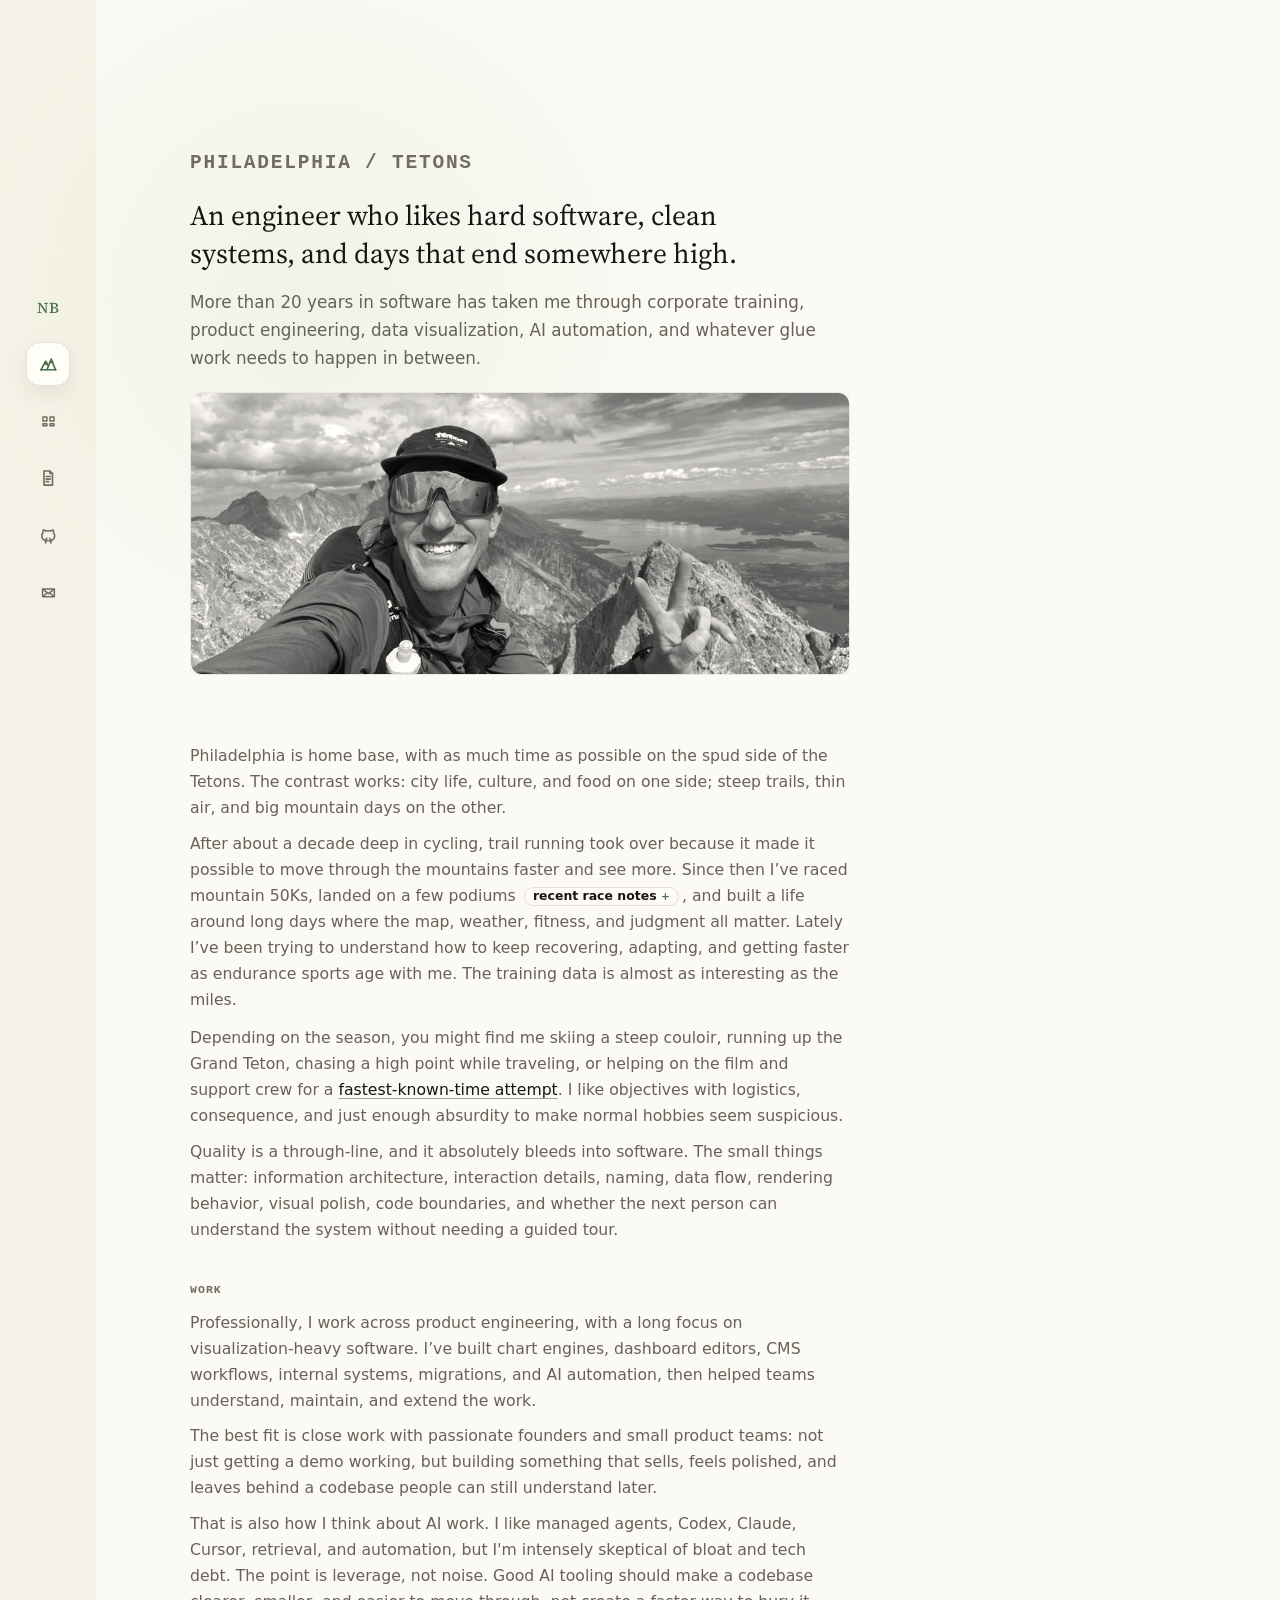
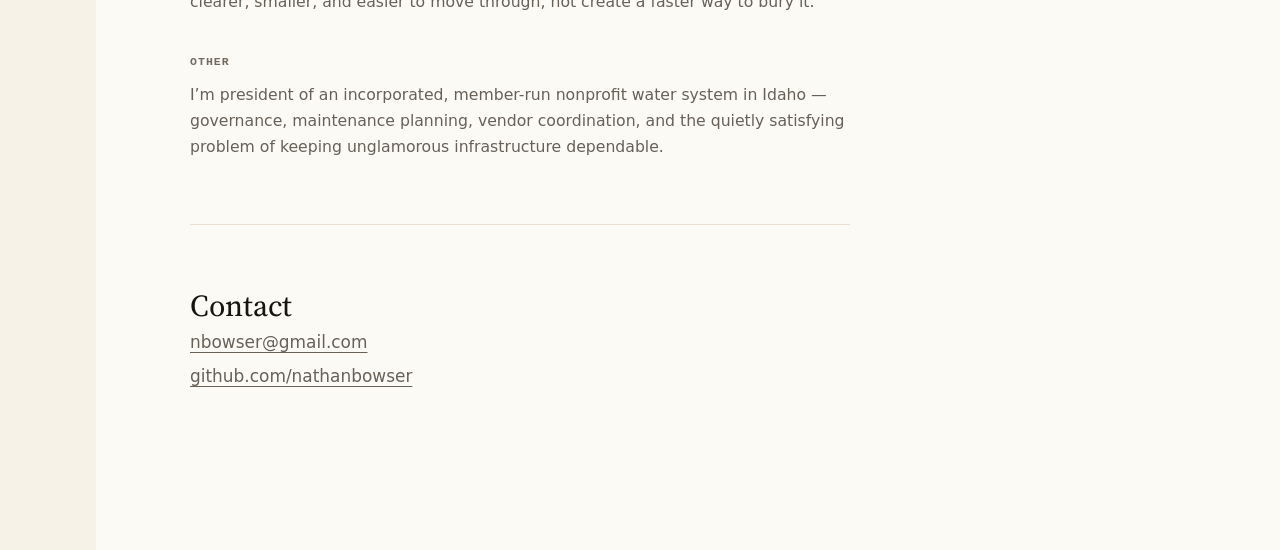
==== about/index.html @ 7ab4d9a9 "Build portfolio site" ====
<!doctype html>
<html lang="en">
<head>
  <meta charset="utf-8">
  <meta name="viewport" content="width=device-width, initial-scale=1">
  <meta name="description" content="About Nate Bowser: pragmatic engineer, founder-friendly systems builder, mountain person, investor, and AI automation builder.">
  <meta property="og:title" content="About · Nate Bowser">
  <meta property="og:description" content="About Nate Bowser: pragmatic engineer, founder-friendly systems builder, mountain person, investor, and AI automation builder.">
  <meta property="og:url" content="https://natebowser.com/about/">
  <meta property="og:image" content="https://natebowser.com/assets/og-card.png">
  <meta property="og:image:width" content="1200">
  <meta property="og:image:height" content="630">
  <meta property="og:type" content="website">
  <meta name="twitter:card" content="summary_large_image">
  <meta name="twitter:title" content="About · Nate Bowser">
  <meta name="twitter:description" content="About Nate Bowser: pragmatic engineer, founder-friendly systems builder, mountain person, investor, and AI automation builder.">
  <meta name="twitter:image" content="https://natebowser.com/assets/og-card.png">
  <title>About · Nate Bowser</title>
  <link rel="canonical" href="https://natebowser.com/about/">
  <link rel="icon" href="/favicon.svg" type="image/svg+xml">
  <link rel="stylesheet" href="/styles.css">
</head>
<body>
  <svg class="icon-sprite" aria-hidden="true">
    <symbol id="icon-home" viewBox="0 0 24 24"><path d="M5 16.5V10l7-5 7 5v6.5" /><path d="M9 19v-6h6v6" /><path d="M7 19h10" /></symbol>
    <symbol id="icon-projects" viewBox="0 0 24 24"><path d="M5 6.5h5v5H5z" /><path d="M14 6.5h5v5h-5z" /><path d="M5 15h5v2.5H5z" /><path d="M14 15h5v2.5h-5z" /></symbol>
    <symbol id="icon-resume" viewBox="0 0 24 24"><path d="M7 3.5h7l3 3V20H7z" /><path d="M14 3.5v3h3" /><path d="M9.5 10h5" /><path d="M9.5 13h5" /><path d="M9.5 16h3" /></symbol>
    <symbol id="icon-about" viewBox="0 0 24 24"><path d="M3.5 18.5 9 8.5l3.25 5.7" /><path d="M10.5 18.5 15.5 6l5 12.5" /><path d="m7.8 10.8 1.7 1.4 1.2-1.1" /><path d="m14.4 8.8 1.4 1.2 1.3-1" /><path d="M3 18.5h18" /></symbol>
    <symbol id="icon-github" viewBox="0 0 24 24"><path d="M8.5 18.5c-2.6-.9-4-2.9-4-5.8 0-1.4.5-2.7 1.4-3.8-.2-.8-.1-1.8.3-3 1.2.1 2.2.5 3.1 1.2.9-.2 1.8-.3 2.7-.3s1.8.1 2.7.3c.9-.7 1.9-1.1 3.1-1.2.4 1.2.5 2.2.3 3 .9 1.1 1.4 2.4 1.4 3.8 0 2.9-1.4 4.9-4 5.8" /><path d="M9 21v-3c0-1 .6-1.8 1.4-2.2" /><path d="M15 21v-3c0-1-.6-1.8-1.4-2.2" /><path d="M9 18.5h6" /></symbol>
    <symbol id="icon-email" viewBox="0 0 24 24"><path d="M4.5 7.5h15v10h-15z" /><path d="m5.5 8.5 6.5 5 6.5-5" /><path d="m5.5 16.5 4.4-3.3" /><path d="m18.5 16.5-4.4-3.3" /></symbol>
  </svg>

  <aside class="rail" aria-label="Quick navigation">
    <a class="rail-mark" aria-label="Home" title="NB" href="/">NB</a>
    <a aria-current="page" aria-label="About" title="About" href="/about/"><svg aria-hidden="true"><use href="#icon-about"></use></svg></a>
    <a aria-label="Projects" title="Projects" href="/projects/"><svg aria-hidden="true"><use href="#icon-projects"></use></svg></a>
    <a aria-label="Resume" title="Resume" href="/resume/"><svg aria-hidden="true"><use href="#icon-resume"></use></svg></a>
    <a aria-label="GitHub" title="GitHub" href="https://github.com/nathanbowser"><svg aria-hidden="true"><use href="#icon-github"></use></svg></a>
    <a aria-label="Email" title="Email" href="mailto:nbowser@gmail.com"><svg aria-hidden="true"><use href="#icon-email"></use></svg></a>
  </aside>

  <header class="site-header">
    <a class="brand" href="/">Nate Bowser</a>
    <nav aria-label="Primary navigation">
      <a aria-current="page" aria-label="About" title="About" href="/about/"><svg aria-hidden="true"><use href="#icon-about"></use></svg></a>
      <a aria-label="Projects" title="Projects" href="/projects/"><svg aria-hidden="true"><use href="#icon-projects"></use></svg></a>
      <a aria-label="Resume" title="Resume" href="/resume/"><svg aria-hidden="true"><use href="#icon-resume"></use></svg></a>
      <a aria-label="GitHub" title="GitHub" href="https://github.com/nathanbowser"><svg aria-hidden="true"><use href="#icon-github"></use></svg></a>
      <a aria-label="Email" title="Email" href="mailto:nbowser@gmail.com"><svg aria-hidden="true"><use href="#icon-email"></use></svg></a>
    </nav>
  </header>

  <main>
    <section class="page-intro about-intro">
      <p class="kicker">Philadelphia / Tetons</p>
      <h1 class="about-headline">An engineer who likes hard software, clean systems, and days that end somewhere high.</h1>
      <p>More than 20 years in software has taken me through corporate training, product engineering, data visualization, AI automation, and whatever glue work needs to happen in between.</p>
      <figure class="intro-snapshot">
        <img src="/assets/about-mountain.jpg" width="900" height="675" alt="Nate Bowser on a summit in the Tetons, smiling, with mountains and a lake behind him." loading="eager" decoding="async">
      </figure>
    </section>

    <section class="section narrow about-essay">
      <p>Philadelphia is home base, with as much time as possible on the spud side of the Tetons. The contrast works: city life, culture, and food on one side; steep trails, thin air, and big mountain days on the other.</p>
      <p>After about a decade deep in cycling, trail running took over because it made it possible to move through the mountains faster and see more. Since then I’ve raced mountain 50Ks, landed on a few podiums <button class="note-trigger" popovertarget="race-notes" type="button">recent race notes</button>, and built a life around long days where the map, weather, fitness, and judgment all matter. Lately I’ve been trying to understand how to keep recovering, adapting, and getting faster as endurance sports age with me. The training data is almost as interesting as the miles.</p>
      <div id="race-notes" class="note-window" popover>
        <ol>
          <li><span>2023</span><a href="https://fastestknowntime.com/route/darby-canyon-headwaters-traverse">Darby Canyon Headwaters Traverse</a><strong>FKT</strong></li>
          <li><span>2024</span><a href="https://runtherut.com/">The Rut 50K</a><strong>3rd AG</strong></li>
          <li><span>2025</span><a href="https://runsignup.com/Race/PA/Philadelphia/PhiladelphiaTrailMarathon">Philadelphia Trail Half Marathon</a><strong>1st OA</strong></li>
          <li><span>2025</span><a href="https://runsignup.com/Race/WY/Alta/GrandTargheeWildflowerRun">Wildflower 50K</a><strong>3rd OA</strong></li>
          <li><span>2025</span><a href="https://runtherut.com/">The Rut 50K</a><strong>3rd AG</strong></li>
          <li><span>2026</span><a href="https://rothrock.utmb.world/">Rothrock 50K</a><strong>2nd AG / 17th OA</strong></li>
        </ol>
      </div>
      <p>Depending on the season, you might find me skiing a steep couloir, running up the Grand Teton, chasing a high point while traveling, or helping on the film and support crew for a <a href="https://racinggrandteton.com/">fastest-known-time attempt</a>. I like objectives with logistics, consequence, and just enough absurdity to make normal hobbies seem suspicious.</p>
      <p>Quality is a through-line, and it absolutely bleeds into software. The small things matter: information architecture, interaction details, naming, data flow, rendering behavior, visual polish, code boundaries, and whether the next person can understand the system without needing a guided tour.</p>
      <h2>Work</h2>
      <p>Professionally, I work across product engineering, with a long focus on visualization-heavy software. I’ve built chart engines, dashboard editors, CMS workflows, internal systems, migrations, and AI automation, then helped teams understand, maintain, and extend the work.</p>
      <p>The best fit is close work with passionate founders and small product teams: not just getting a demo working, but building something that sells, feels polished, and leaves behind a codebase people can still understand later.</p>
      <p>That is also how I think about AI work. I like managed agents, Codex, Claude, Cursor, retrieval, and automation, but I'm intensely skeptical of bloat and tech debt. The point is leverage, not noise. Good AI tooling should make a codebase clearer, smaller, and easier to move through, not create a faster way to bury it.</p>
      <h2>Other</h2>
      <p>I’m president of an incorporated, member-run nonprofit water system in Idaho — governance, maintenance planning, vendor coordination, and the quietly satisfying problem of keeping unglamorous infrastructure dependable.</p>
    </section>

    <section class="section narrow">
      <h2>Contact</h2>
      <p class="contact-line"><a href="mailto:nbowser@gmail.com">nbowser@gmail.com</a></p>
      <p class="contact-line"><a href="https://github.com/nathanbowser">github.com/nathanbowser</a></p>
    </section>
  </main>

  <footer class="site-footer">
    <p><a href="/projects/">Projects</a></p>
    <p><a href="mailto:nbowser@gmail.com">nbowser@gmail.com</a></p>
  </footer>
  <!-- Cloudflare Web Analytics -->
  <script defer src="https://static.cloudflareinsights.com/beacon.min.js" data-cf-beacon='{"token": "d8d77d1602594b84b327955f184ced5c"}'></script>
  <!-- End Cloudflare Web Analytics -->
</body>
</html>
---- styles.css ----
@layer reset, base, layout, components, responsive;

@layer reset {
  *,
  *::before,
  *::after {
    box-sizing: border-box;
  }

  html {
    scroll-behavior: smooth;
  }

  body,
  h1,
  h2,
  h3,
  figure,
  p,
  ul {
    margin: 0;
  }

  ul {
    padding: 0;
  }

  li {
    list-style: none;
  }

  a {
    color: inherit;
  }
}

@layer base {
  @font-face {
    font-family: "Source Serif 4";
    font-display: swap;
    font-style: normal;
    font-weight: 400 700;
    src: url("/assets/fonts/source-serif-4-latin.woff2") format("woff2");
    unicode-range: U+0000-00FF, U+0131, U+0152-0153, U+02BB-02BC, U+02C6, U+02DA, U+02DC, U+0304, U+0308, U+0329, U+2000-206F, U+20AC, U+2122, U+2191, U+2193, U+2212, U+2215, U+FEFF, U+FFFD;
  }

  :root {
    color-scheme: light;
    --bg: #fbfaf5;
    --surface: #fffdf8;
    --ink: #171511;
    --muted: #676158;
    --faint: #746b60;
    --line: #e8dfd2;
    --soft-line: #f1eadf;
    --accent: #496f4c;
    --accent-soft: #edf4e8;
    --shadow: 0 18px 46px rgb(44 34 22 / 5%);
    --rail-width: 6rem;
    --max: 900px;
    --measure: 660px;
    --serif: "New York", "Iowan Old Style", "Source Serif 4", Charter, "Bitstream Charter", "Sitka Text", Cambria, Georgia, serif;
  }

  body {
    min-block-size: 100vh;
    color: var(--ink);
    background:
      radial-gradient(circle at 24% 14%, rgb(232 240 221 / 62%), transparent 24rem),
      linear-gradient(90deg, rgb(244 238 225 / 70%) 0 var(--rail-width), transparent var(--rail-width)),
      var(--bg);
    font-family:
      ui-sans-serif,
      system-ui,
      -apple-system,
      BlinkMacSystemFont,
      "Segoe UI",
      sans-serif;
    text-rendering: optimizeLegibility;
    -webkit-font-smoothing: antialiased;
  }

  h1,
  h2,
  h3 {
    max-inline-size: var(--measure);
    letter-spacing: 0;
  }

  h1 {
    font-family: var(--serif);
    font-size: clamp(2.35rem, 4.45vw, 3.45rem);
    font-weight: 400;
    line-height: 1.04;
    text-wrap: balance;
  }

  h2 {
    font-family: var(--serif);
    font-size: clamp(1.35rem, 2.8vw, 1.9rem);
    font-weight: 450;
    line-height: 1.12;
    text-wrap: balance;
  }

  h3 {
    font-size: 1rem;
    line-height: 1.3;
  }

  p,
  li {
    max-inline-size: var(--measure);
    color: var(--muted);
    font-size: .98rem;
    line-height: 1.66;
  }

  a {
    text-decoration-thickness: .08em;
    text-underline-offset: .22em;
  }

  a:hover {
    color: var(--accent);
  }

  ::selection {
    color: var(--ink);
    background: #eee7db;
  }
}

@layer layout {
  .site-header,
  main,
  .site-footer {
    inline-size: min(var(--max), calc(100% - var(--rail-width) - 4rem));
    margin-inline: max(8.25rem, calc((100% - var(--max)) / 2)) auto;
  }

  .site-header {
    display: none;
    align-items: baseline;
    justify-content: space-between;
    gap: 1.5rem;
    padding-block: 2.1rem 1.6rem;
  }

  main {
    padding-block: clamp(4rem, 8vw, 6rem) clamp(4rem, 8vw, 6rem);
  }

  .hero,
  .home,
  .page-intro {
    display: grid;
    gap: 1rem;
    padding-block-end: clamp(3rem, 8vw, 5rem);
  }

  .page-intro {
    gap: .65rem;
    padding-block-start: clamp(1.75rem, 5vw, 3.25rem);
    padding-block-end: clamp(2.5rem, 7vw, 4.5rem);
  }

  .home {
    min-block-size: min(54rem, calc(100vh - 7rem));
    align-content: center;
    gap: 1.05rem;
    position: relative;
  }

  .home h1 {
    max-inline-size: 46rem;
  }

  .home .lede {
    max-inline-size: 46rem;
  }

  .index-grid {
    display: grid;
    grid-template-columns: repeat(3, minmax(0, 1fr));
    gap: clamp(1.35rem, 3vw, 2.25rem);
    padding-block: clamp(2.5rem, 6vw, 4.25rem);
    border-block-start: 1px solid var(--line);
  }

  .section {
    padding-block: clamp(2.25rem, 6vw, 4rem);
    border-block-start: 1px solid var(--line);
  }

  .section.narrow {
    max-inline-size: var(--measure);
  }

  .about-essay {
    display: grid;
    gap: .75rem;
    padding-block-start: clamp(1.5rem, 4vw, 2.5rem);
  }

  .about-intro + .about-essay {
    border-block-start: 0;
    padding-block-start: 1rem;
  }

  .about-intro {
    display: grid;
    max-inline-size: var(--measure);
    gap: 0;
    padding-block-end: clamp(2rem, 5vw, 3.25rem);
  }

  .section-heading {
    display: grid;
    gap: .45rem;
    margin-block-end: 1.35rem;
  }

  .work-item,
  .resume-block {
    display: grid;
    grid-template-columns: minmax(18rem, 22rem) minmax(0, 1fr);
    gap: clamp(1.25rem, 4vw, 2.5rem);
    padding-block: clamp(2rem, 4.5vw, 3rem);
    border-block-start: 1px solid var(--line);
  }

  .work-copy {
    display: grid;
    gap: 1rem;
    min-inline-size: 0;
  }

  .feature-work {
    row-gap: clamp(1.25rem, 3vw, 1.85rem);
  }

  .feature-work .component-reel-wrap {
    grid-column: 1 / -1;
    max-inline-size: 100%;
    margin-block-start: 0;
  }

  .work-item > *,
  .resume-block > * {
    min-inline-size: 0;
  }

  .agent-note {
    display: grid;
    gap: .7rem;
    max-inline-size: var(--measure);
    margin-block-start: clamp(2rem, 5vw, 3.25rem);
    padding: 1.05rem 1.15rem;
    border: 1px solid var(--soft-line);
    border-radius: .7rem;
    background: rgb(255 253 248 / 72%);
    box-shadow: var(--shadow);
  }

  .resume-actions {
    display: flex;
    flex-wrap: wrap;
    gap: .65rem;
    margin-block-start: .6rem;
  }

  .site-footer {
    display: none;
    justify-content: space-between;
    gap: 1rem;
    padding-block: 1.5rem 2rem;
    border-block-start: 1px solid var(--line);
  }
}

@layer components {
  .icon-sprite {
    position: absolute;
    inline-size: 0;
    block-size: 0;
    overflow: hidden;
  }

  .visually-hidden {
    position: absolute;
    inline-size: 1px;
    block-size: 1px;
    margin: -1px;
    padding: 0;
    overflow: hidden;
    clip: rect(0 0 0 0);
    white-space: nowrap;
    border: 0;
  }

  .rail {
    position: fixed;
    inset-block-start: 50%;
    inset-inline-start: calc((var(--rail-width) - 2.75rem) / 2);
    z-index: 10;
    display: grid;
    gap: .8rem;
    transform: translateY(-50%);
  }

  .rail a {
    display: grid;
    place-items: center;
    inline-size: 2.75rem;
    block-size: 2.75rem;
    border: 1px solid transparent;
    border-radius: .85rem;
    color: var(--faint);
    background: transparent;
    font-size: .76rem;
    font-weight: 800;
    line-height: 1;
    text-decoration: none;
    transition:
      color .18s ease,
      background-color .18s ease,
      border-color .18s ease,
      transform .18s ease;
  }

  .rail svg {
    inline-size: 1.18rem;
    block-size: 1.18rem;
    fill: none;
    stroke: currentColor;
    stroke-width: 1.9;
    stroke-linecap: round;
    stroke-linejoin: round;
  }

  .rail a[aria-label="Resume"] svg,
  .rail a[aria-label="About"] svg,
  .rail a[aria-label="GitHub"] svg {
    inline-size: 1.28rem;
    block-size: 1.28rem;
  }

  .rail .rail-mark {
    color: var(--accent);
    font-family: var(--serif);
    font-size: .95rem;
    font-weight: 500;
    letter-spacing: .03em;
  }

  .rail a:hover,
  .rail a[aria-current="page"] {
    color: var(--accent);
    background: var(--surface);
    border-color: var(--line);
    box-shadow: 0 8px 22px rgb(38 32 22 / 7%);
    transform: translateY(-1px);
  }

  .brand {
    color: var(--ink);
    font-weight: 650;
    text-decoration: none;
  }

  nav {
    display: flex;
    align-items: center;
    gap: 1.1rem;
  }

  nav a {
    color: var(--muted);
    font-size: .95rem;
    font-weight: 500;
    text-decoration: none;
  }

  nav a:hover,
  nav a[aria-current="page"] {
    color: var(--ink);
  }

  .site-header nav a svg {
    inline-size: 1.1rem;
    block-size: 1.1rem;
    fill: none;
    stroke: currentColor;
    stroke-width: 1.9;
    stroke-linecap: round;
    stroke-linejoin: round;
  }

  .kicker {
    color: var(--faint);
    font-family: ui-monospace, SFMono-Regular, Menlo, Consolas, "Liberation Mono", monospace;
    font-size: .72rem;
    font-weight: 700;
    letter-spacing: .09em;
    line-height: 1.4;
    text-transform: uppercase;
  }

  .lede,
  .page-intro > p {
    font-size: clamp(1.06rem, 1.7vw, 1.22rem);
    line-height: 1.62;
  }

  .page-intro .resume-title {
    color: var(--ink);
    font-size: clamp(1.03rem, 1.5vw, 1.16rem);
    font-weight: 650;
    line-height: 1.45;
  }

  .page-intro .resume-contact {
    color: var(--faint);
    font-size: .92rem;
    line-height: 1.5;
  }

  .profile-points {
    display: grid;
    gap: .58rem;
    margin-block-start: .55rem;
  }

  .profile-points li {
    position: relative;
    padding-inline-start: 1.35rem;
    color: #504b44;
    font-size: .95rem;
    line-height: 1.55;
  }

  .profile-points li::before {
    content: "";
    position: absolute;
    inset-block-start: .76em;
    inset-inline-start: 0;
    inline-size: .45rem;
    block-size: .45rem;
    border-radius: 999px;
    background: var(--accent);
  }

  .link-line {
    display: flex;
    flex-wrap: wrap;
    gap: .9rem;
    margin-block-start: .4rem;
  }

  .link-line a::after {
    content: " ->";
    text-decoration: none;
  }

  .home-links {
    display: flex;
    flex-wrap: wrap;
    gap: .7rem .8rem;
    margin-block-start: 1rem;
  }

  .home-links a {
    display: inline-flex;
    align-items: center;
    min-block-size: 2.25rem;
    padding-inline: .88rem;
    border: 1px solid var(--line);
    border-radius: 999px;
    color: var(--ink);
    background: rgb(255 253 248 / 72%);
    font-weight: 650;
    text-decoration: none;
    box-shadow: 0 1px 0 rgb(255 255 255 / 72%) inset;
  }

  .home-links a:hover {
    border-color: color-mix(in srgb, var(--accent) 45%, var(--line));
    color: var(--accent);
    background: var(--accent-soft);
  }

  .resume-actions a {
    display: inline-flex;
    align-items: center;
    min-block-size: 2.15rem;
    padding-inline: .82rem;
    border: 1px solid var(--line);
    border-radius: 999px;
    color: var(--ink);
    background: rgb(255 253 248 / 72%);
    font-size: .9rem;
    font-weight: 650;
    text-decoration: none;
  }

  .resume-actions a:hover {
    border-color: color-mix(in srgb, var(--accent) 45%, var(--line));
    color: var(--accent);
    background: var(--accent-soft);
  }

  .index-grid article {
    display: grid;
    align-content: start;
    gap: .65rem;
    padding-block-start: 1.15rem;
    border-block-start: 1px solid var(--line);
  }

  .index-grid h2 {
    font-size: clamp(1.18rem, 2.1vw, 1.5rem);
  }

  .index-grid h2 a {
    text-decoration: none;
  }

  .index-grid h2 a:hover {
    text-decoration: underline;
    text-decoration-thickness: .06em;
    text-underline-offset: .16em;
  }

  .index-grid p:not(.kicker) {
    font-size: .9rem;
    line-height: 1.58;
  }

  .post-list {
    display: grid;
    gap: 1.15rem;
  }

  .post-list li {
    display: grid;
    gap: .12rem;
    padding-block-end: 1.15rem;
    border-block-end: 1px solid var(--line);
  }

  .post-list a {
    color: var(--ink);
    font-size: 1.05rem;
    font-weight: 650;
  }

  .post-list span,
  .meta {
    color: var(--muted);
    font-size: .88rem;
    line-height: 1.6;
  }

  .resume-subrole {
    margin-inline-start: clamp(.5rem, 2vw, 1rem);
    padding-inline-start: clamp(1rem, 2vw, 1.35rem);
    border-inline-start: 2px solid var(--soft-line);
  }

  .role-context {
    color: var(--accent);
    font-weight: 700;
  }

  .plain-list {
    display: grid;
    gap: .65rem;
  }

  .plain-list li {
    list-style: disc;
    margin-inline-start: 1.1rem;
    padding-inline-start: .2rem;
  }

  .library-grid {
    display: grid;
    grid-template-columns: repeat(2, minmax(0, 1fr));
    column-gap: 1rem;
    row-gap: .15rem;
    max-inline-size: 42rem;
  }

  .library-grid article {
    display: grid;
    align-content: start;
    gap: .28rem;
    padding-block: .78rem .9rem;
    border-block-start: 1px solid var(--line);
  }

  .library-grid .library-feature {
    grid-column: 1 / -1;
    grid-template-columns: minmax(0, 1fr) minmax(8rem, 9.25rem);
    column-gap: 1rem;
    align-items: center;
    padding-block: .95rem 1rem;
  }

  .library-feature > div:first-child {
    display: grid;
    gap: .38rem;
  }

  .library-grid h3 {
    color: var(--ink);
    font-family: ui-monospace, SFMono-Regular, Menlo, Consolas, "Liberation Mono", monospace;
    font-size: .76rem;
    font-weight: 700;
    letter-spacing: .08em;
    text-transform: uppercase;
  }

  .library-grid h3 a {
    text-decoration-color: color-mix(in srgb, var(--accent) 42%, var(--line));
  }

  .library-grid p {
    font-size: .82rem;
    line-height: 1.52;
  }

  .library-feature p {
    max-inline-size: 38rem;
  }

  .library-demo {
    grid-column: 2;
    justify-self: end;
    inline-size: 8rem;
    max-inline-size: 100%;
    padding: .38rem;
    border: 1px solid var(--line);
    border-radius: .75rem;
    background:
      linear-gradient(180deg, rgb(255 253 248 / 72%), rgb(244 240 230 / 54%)),
      var(--surface);
    box-shadow: 0 14px 34px rgb(38 32 22 / 8%);
  }

  .library-demo img {
    display: block;
    inline-size: 100%;
    block-size: 13rem;
    border-radius: .48rem;
    background: #2d3233;
    object-fit: cover;
    object-position: top left;
  }

  .quiet-note {
    max-inline-size: 42rem;
    color: var(--faint);
    font-size: .82rem;
    line-height: 1.55;
  }

  .component-reel-wrap {
    position: relative;
    inline-size: 100%;
    max-inline-size: min(100%, 42rem);
    margin-block-start: .35rem;
  }

  .feature-work .component-reel-wrap {
    max-inline-size: 100%;
    margin-block-start: 0;
  }

  .product-context {
    grid-column: 2;
    margin-block-start: .55rem;
  }

  .component-reel {
    display: flex;
    gap: 1rem;
    max-inline-size: 100%;
    overflow: auto hidden;
    overscroll-behavior-inline: contain;
    padding: .45rem .45rem .75rem;
    border: 1px solid var(--soft-line);
    border-radius: 1.15rem;
    background:
      linear-gradient(180deg, rgb(255 253 248 / 82%), rgb(250 248 241 / 72%)),
      var(--surface);
    box-shadow: var(--shadow);
    scroll-padding-inline: .45rem;
    scroll-snap-type: inline mandatory;
    scrollbar-width: none;
  }

  .component-reel::-webkit-scrollbar {
    display: none;
  }

  .component-reel figure {
    flex: 0 0 100%;
    display: grid;
    grid-template-columns: minmax(13rem, .9fr) minmax(12rem, 1fr);
    align-items: center;
    gap: clamp(.9rem, 2vw, 1.25rem);
    min-inline-size: 0;
    max-inline-size: 100%;
    padding: clamp(.85rem, 2vw, 1.1rem);
    scroll-snap-align: start;
  }

  .reel-button {
    position: absolute;
    z-index: 1;
    inset-block-start: 50%;
    display: grid;
    place-items: center;
    inline-size: 2.25rem;
    block-size: 2.25rem;
    border: 1px solid var(--line);
    border-radius: 999px;
    color: var(--accent);
    background: rgb(255 253 248 / 88%);
    box-shadow: 0 10px 28px rgb(38 32 22 / 10%);
    cursor: pointer;
    transform: translateY(-50%);
  }

  .reel-button:hover {
    border-color: color-mix(in srgb, var(--accent) 45%, var(--line));
    background: var(--surface);
  }

  .reel-button span {
    display: block;
    margin-block-start: -.14rem;
    font-family: Georgia, serif;
    font-size: 1.85rem;
    line-height: 1;
  }

  .reel-button[hidden] {
    display: none;
  }

  .reel-button-prev {
    inset-inline-start: -.72rem;
  }

  .reel-button-next {
    inset-inline-end: -.72rem;
  }

  .feature-work .reel-button-prev {
    inset-inline-start: -1.125rem;
  }

  .feature-work .reel-button-next {
    inset-inline-end: -1.125rem;
  }

  .component-preview {
    display: grid;
    place-items: center;
    aspect-ratio: 16 / 10;
    min-inline-size: 0;
    border: 1px solid var(--line);
    border-radius: .9rem;
    background:
      radial-gradient(circle at 22% 12%, rgb(237 244 232 / 86%), transparent 9rem),
      linear-gradient(135deg, rgb(255 253 248 / 96%), rgb(244 240 230 / 78%));
    box-shadow: inset 0 1px 0 rgb(255 255 255 / 80%);
  }

  .component-preview svg {
    inline-size: min(92%, 24rem);
    block-size: auto;
    overflow: visible;
  }

  .component-animation-preview {
    overflow: hidden;
    padding: 0;
  }

  .component-animation-preview img {
    display: block;
    inline-size: 100%;
    block-size: 100%;
    border-radius: inherit;
    object-fit: cover;
  }

  .component-animation-contain img {
    object-fit: contain;
  }

  .component-animation-contain {
    background: #fff;
  }

  .component-reel figcaption {
    display: grid;
    gap: .35rem;
    color: var(--muted);
    font-size: .9rem;
    line-height: 1.55;
  }

  .component-reel figcaption span {
    color: var(--ink);
    font-family: ui-monospace, SFMono-Regular, Menlo, Consolas, "Liberation Mono", monospace;
    font-size: .72rem;
    font-weight: 700;
    letter-spacing: .09em;
    line-height: 1.2;
    text-transform: uppercase;
  }

  .component-preview svg * {
    vector-effect: non-scaling-stroke;
  }

  .grid-line,
  .axis-line,
  .tree-link,
  .connector,
  .tick,
  .story-path,
  .gantt-row,
  .gantt-bar,
  .forecast-line,
  .evm-goal,
  .evm-work,
  .evm-cost,
  .slider-track,
  .slider-fill {
    fill: none;
    stroke-linecap: round;
    stroke-linejoin: round;
  }

  .grid-line {
    stroke: rgb(146 137 125 / 22%);
    stroke-width: 1;
  }

  .axis-line,
  .tick {
    stroke: rgb(146 137 125 / 55%);
    stroke-width: 1.5;
  }

  .chart-line,
  .gauge-fill,
  .export-arrow,
  .story-path,
  .gantt-bar,
  .forecast-line,
  .evm-work,
  .slider-fill {
    fill: none;
    stroke: var(--accent);
    stroke-linecap: round;
    stroke-linejoin: round;
    stroke-width: 5;
  }

  .area-fill {
    fill: rgb(73 111 76 / 12%);
  }

  .forecast-band {
    fill: rgb(73 111 76 / 10%);
    stroke: rgb(73 111 76 / 28%);
    stroke-width: 1.5;
  }

  .chart-preview circle,
  .gauge-hub,
  .handle,
  .slider-knob {
    fill: var(--accent);
  }

  .canvas-shape,
  .tree-node,
  .shape-box,
  .page,
  .story-card,
  .map-shape {
    fill: rgb(255 253 248 / 90%);
    stroke: rgb(73 111 76 / 58%);
    stroke-width: 2;
  }

  .canvas-shape.alt,
  .story-card.active {
    fill: rgb(237 244 232 / 88%);
  }

  .connector,
  .tree-link {
    stroke: rgb(73 111 76 / 58%);
    stroke-width: 2;
  }

  .tree-node.root {
    fill: var(--accent);
    stroke: var(--accent);
  }

  .tree-node.leaf {
    fill: rgb(237 244 232 / 92%);
  }

  .gauge-track {
    fill: none;
    stroke: rgb(146 137 125 / 20%);
    stroke-linecap: round;
    stroke-width: 18;
  }

  .story-dot,
  .map-point {
    fill: rgb(255 253 248 / 96%);
    stroke: var(--accent);
    stroke-width: 2;
  }

  .story-dot.active,
  .map-point {
    fill: var(--accent);
  }

  .map-shape,
  .cluster-region {
    fill: rgb(237 244 232 / 45%);
  }

  .map-shape.alt,
  .cluster-region.b {
    fill: rgb(146 137 125 / 11%);
    stroke: rgb(146 137 125 / 48%);
  }

  .cluster-region {
    stroke: rgb(73 111 76 / 34%);
    stroke-width: 2;
  }

  .gantt-row {
    stroke: rgb(146 137 125 / 24%);
    stroke-width: 5;
  }

  .gantt-bar {
    stroke-width: 5;
  }

  .gantt-bar.alt {
    stroke: rgb(146 137 125 / 72%);
  }

  .cluster-dot {
    fill: rgb(255 253 248 / 94%);
    stroke-width: 2;
  }

  .cluster-dot.a {
    stroke: var(--accent);
  }

  .cluster-dot.b {
    stroke: rgb(146 137 125 / 78%);
  }

  .evm-goal {
    stroke: rgb(146 137 125 / 58%);
    stroke-width: 4;
  }

  .evm-work {
    stroke-width: 5;
  }

  .evm-cost {
    stroke: rgb(146 137 125 / 82%);
    stroke-width: 4;
  }

  .slider-track {
    stroke: rgb(146 137 125 / 22%);
    stroke-width: 8;
  }

  .slider-fill {
    stroke-width: 8;
  }

  .gauge-fill {
    stroke-width: 18;
  }

  .gauge-needle {
    fill: none;
    stroke: var(--ink);
    stroke-linecap: round;
    stroke-width: 4;
  }

  .shape-path {
    fill: rgb(73 111 76 / 13%);
    stroke: rgb(73 111 76 / 62%);
    stroke-linejoin: round;
    stroke-width: 2;
  }

  .mini-bar {
    fill: rgb(73 111 76 / 46%);
  }

  .mark-lab {
    padding-block-start: clamp(3rem, 7vw, 5rem);
  }

  .mark-grid {
    display: grid;
    grid-template-columns: repeat(3, minmax(0, 1fr));
    gap: clamp(1rem, 2.2vw, 1.5rem);
    border-block-start: 1px solid var(--line);
    padding-block-start: clamp(1.5rem, 4vw, 2.25rem);
  }

  .mark-grid article,
  .treatment-grid article {
    display: grid;
    align-content: start;
    gap: .55rem;
    padding: 1.1rem;
    border: 1px solid var(--soft-line);
    border-radius: .7rem;
    background: rgb(255 253 248 / 64%);
    box-shadow: var(--shadow);
  }

  .mark-grid h2,
  .treatment-grid h2 {
    font-size: 1.25rem;
  }

  .mark-grid p:not(.kicker),
  .treatment-grid p:not(.kicker) {
    font-size: .9rem;
    line-height: 1.58;
  }

  .mark-sample {
    display: grid;
    place-items: center;
    inline-size: 4.25rem;
    block-size: 4.25rem;
    margin-block-end: .45rem;
    border: 1px solid var(--line);
    border-radius: .9rem;
    color: var(--accent);
    background: var(--surface);
    box-shadow: 0 8px 22px rgb(38 32 22 / 6%);
  }

  .mark-sample svg {
    inline-size: 2.7rem;
    block-size: 2.7rem;
    fill: none;
    stroke: currentColor;
    stroke-linecap: round;
    stroke-linejoin: round;
    stroke-width: 3;
  }

  .mark-sample.word-mark,
  .mark-sample.no-mark {
    font-family: var(--serif);
    font-size: 1.55rem;
    font-weight: 450;
    letter-spacing: .03em;
  }

  .mark-sample.no-mark {
    color: var(--faint);
  }

  .treatment-grid {
    display: grid;
    grid-template-columns: repeat(3, minmax(0, 1fr));
    gap: clamp(1rem, 2.2vw, 1.5rem);
    margin-block-start: clamp(1rem, 2.2vw, 1.5rem);
  }

  .treatment-sample {
    position: relative;
    display: grid;
    align-content: start;
    min-block-size: 8.25rem;
    margin-block-end: .45rem;
    padding: 1rem;
    overflow: hidden;
    border: 1px solid var(--line);
    border-radius: .9rem;
    background: var(--surface);
    box-shadow: 0 8px 22px rgb(38 32 22 / 6%);
  }

  .ruled-sample {
    gap: .45rem;
    border-block-start: 2px solid var(--line);
  }

  .ruled-sample span,
  .stamp-sample span {
    color: var(--faint);
    font-family: ui-monospace, SFMono-Regular, Menlo, Consolas, "Liberation Mono", monospace;
    font-size: .62rem;
    font-weight: 700;
    letter-spacing: .09em;
    line-height: 1.35;
    text-transform: uppercase;
  }

  .ruled-sample strong {
    color: var(--ink);
    font-family: var(--serif);
    font-size: 1.25rem;
    font-weight: 450;
    line-height: 1.1;
  }

  .ruled-sample p {
    font-size: .74rem;
    line-height: 1.45;
  }

  .stamp-sample {
    place-content: center;
    justify-items: center;
    gap: .3rem;
  }

  .stamp-sample::before {
    content: "";
    position: absolute;
    inset: 1.15rem;
    border: 1px solid color-mix(in srgb, var(--accent) 35%, var(--line));
    border-radius: 999px;
  }

  .stamp-sample span {
    color: var(--accent);
  }

  .contour-sample {
    color: var(--accent);
  }

  .contour-sample svg {
    position: absolute;
    inset: 0;
    inline-size: 100%;
    block-size: 100%;
    fill: none;
    opacity: .22;
    stroke: currentColor;
    stroke-linecap: round;
    stroke-width: 1.8;
  }

  .contact-line {
    margin-block-start: .35rem;
    font-size: 1.06rem;
  }

  .about-essay h2 {
    margin-block-start: 1.65rem;
    color: var(--faint);
    font-family: ui-monospace, SFMono-Regular, Menlo, Consolas, "Liberation Mono", monospace;
    font-size: .72rem;
    font-weight: 700;
    letter-spacing: .09em;
    line-height: 1.4;
    text-transform: uppercase;
  }

  .about-essay h2:first-child {
    margin-block-start: 0;
  }

  .about-essay p + p {
    margin-block-start: -.15rem;
  }

  .about-essay a {
    color: var(--ink);
    text-decoration-color: color-mix(in srgb, var(--accent) 48%, var(--line));
    text-decoration-thickness: .08em;
    text-underline-offset: .22em;
  }

  .about-essay a:hover {
    color: var(--accent);
    text-decoration-color: currentColor;
  }

  .intro-snapshot {
    justify-self: start;
    inline-size: 100%;
    aspect-ratio: 16 / 7;
    margin: 0 0 1rem;
    overflow: hidden;
    transform: rotate(-.25deg);
  }

  .intro-snapshot img {
    display: block;
    inline-size: 100%;
    block-size: 100%;
    object-fit: cover;
    object-position: center 58%;
    border: 1px solid var(--line);
    border-radius: .55rem;
    filter: grayscale(1) sepia(.08) contrast(.98) brightness(1.03);
    box-shadow: 0 12px 28px rgb(38 32 22 / 6%);
  }

  .about-headline {
    margin-block-start: 1rem;
    max-inline-size: 100%;
    color: var(--ink);
    font-size: clamp(1.38rem, 2.45vw, 1.75rem);
    font-weight: 400;
    line-height: 1.38;
    overflow-wrap: break-word;
  }

  .about-intro .intro-snapshot {
    aspect-ratio: 21 / 9;
    margin: 1.25rem 0 0;
    transform: none;
  }

  .about-intro .intro-snapshot img {
    border-radius: .75rem;
    object-position: center 60%;
  }

  .about-intro > p:not(.kicker) {
    margin-block-start: 1rem;
    font-size: clamp(.98rem, 1.45vw, 1.05rem);
    line-height: 1.66;
  }

  .note-trigger {
    anchor-name: --race-notes;
    display: inline-flex;
    align-items: baseline;
    transform: translateY(-.08em);
    margin-inline: .22rem;
    padding: .1rem .48rem .08rem;
    border: 1px solid var(--line);
    border-radius: 999px;
    color: var(--ink);
    background: rgb(255 253 248 / 74%);
    cursor: pointer;
    font: 650 .78rem/1.2 ui-sans-serif, system-ui, -apple-system, BlinkMacSystemFont, "Segoe UI", sans-serif;
    font-weight: 650;
    text-decoration: none;
    box-shadow: 0 1px 0 rgb(255 255 255 / 74%) inset;
  }

  .note-trigger::after {
    content: "+";
    margin-inline-start: .28rem;
    color: var(--accent);
    font-size: .84em;
    font-weight: 750;
    line-height: 1;
  }

  .note-trigger:hover {
    color: var(--accent);
    text-decoration-color: currentColor;
  }

  .note-window {
    position-anchor: --race-notes;
    inset: auto;
    inset-block-start: anchor(bottom);
    inset-inline-start: anchor(left);
    margin: .55rem 0 0;
    inline-size: min(34rem, calc(100vw - var(--rail-width) - 3rem));
    max-block-size: min(24rem, calc(100vh - 4rem));
    padding: .85rem .95rem;
    border: 1px solid var(--line);
    border-radius: .55rem;
    background: color-mix(in srgb, var(--surface) 94%, white);
    box-shadow: 0 18px 48px rgb(38 32 22 / 11%);
  }

  .note-window::backdrop {
    background: transparent;
  }

  .note-window ol {
    display: grid;
    gap: .45rem;
    margin: 0;
    padding: 0;
  }

  .note-window li {
    display: grid;
    grid-template-columns: 3.2rem minmax(0, 1fr) auto;
    gap: .65rem;
    align-items: baseline;
    max-inline-size: none;
    color: var(--muted);
    font-size: .88rem;
    line-height: 1.45;
  }

  .note-window span {
    color: var(--faint);
    font-family: ui-monospace, SFMono-Regular, Menlo, Consolas, "Liberation Mono", monospace;
    font-size: .72rem;
    font-weight: 700;
  }

  .note-window a {
    overflow-wrap: anywhere;
    color: var(--ink);
    font-weight: 600;
  }

  .note-window strong {
    color: var(--accent);
    font-size: .8rem;
    font-weight: 750;
    white-space: nowrap;
  }

  .site-footer p {
    color: var(--faint);
    font-size: .92rem;
  }

  :focus-visible {
    outline: 2px solid var(--accent);
    outline-offset: 4px;
  }
}

@layer responsive {
  @media (max-width: 1100px) {
    .library-grid .library-feature {
      grid-template-columns: 1fr;
    }

    .library-demo {
      grid-column: 1;
      justify-self: start;
    }
  }

  @media (max-width: 720px) {
    body {
      background:
        radial-gradient(circle at 20% 8%, rgb(232 240 221 / 66%), transparent 18rem),
        var(--bg);
    }

    .rail {
      display: none;
    }

    .site-header,
    main,
    .site-footer {
      inline-size: calc(100% - 1.25rem);
      margin-inline: auto;
    }

    main {
      padding-block: 2rem 4rem;
    }

    .site-header {
      display: flex;
      align-items: center;
      justify-content: space-between;
      gap: 1rem;
      padding-block: 1.25rem 1rem;
    }

    .site-header nav {
      gap: .45rem;
    }

    .site-header nav a {
      display: grid;
      place-items: center;
      inline-size: 2.45rem;
      block-size: 2.45rem;
      border: 1px solid transparent;
      border-radius: .8rem;
      color: var(--faint);
    }

    .site-header nav a:hover,
    .site-header nav a[aria-current="page"] {
      color: var(--accent);
      background: var(--surface);
      border-color: var(--line);
      box-shadow: 0 8px 22px rgb(38 32 22 / 7%);
    }

    .home {
      min-block-size: auto;
      align-content: start;
      padding-block-start: 1rem;
    }

    .work-item,
    .resume-block {
      grid-template-columns: 1fr;
      gap: .8rem;
    }

    .work-copy {
      overflow: hidden;
    }

    .intro-snapshot {
      aspect-ratio: 4 / 3;
    }

    .about-headline {
      font-size: 1.55rem;
      line-height: 1.42;
    }

    .about-intro .intro-snapshot {
      aspect-ratio: 16 / 9;
    }

    .about-intro .intro-snapshot img {
      object-position: center 55%;
    }

    .component-reel {
      max-inline-size: 100%;
      border-radius: .95rem;
    }

    .component-reel-wrap {
      inline-size: calc(100vw - 1.25rem);
      max-inline-size: 100%;
    }

    .component-reel-wrap .reel-button {
      inset-block-start: calc(.45rem + .85rem + ((100vw - 1.25rem - .9rem - 1.7rem) * .3125));
    }

    .product-context,
    .library-demo {
      grid-column: 1;
    }

    .feature-work .reel-button-prev {
      inset-inline-start: .45rem;
    }

    .feature-work .reel-button-next {
      inset-inline-end: .45rem;
    }

    .component-reel figure {
      grid-template-columns: 1fr;
      gap: .8rem;
    }

    .library-grid {
      grid-template-columns: 1fr;
    }

    .library-grid .library-feature {
      grid-template-columns: 1fr;
    }

    .library-demo {
      justify-self: start;
    }

    .index-grid {
      grid-template-columns: 1fr;
    }

    .mark-grid,
    .treatment-grid {
      grid-template-columns: 1fr;
    }

    .note-window {
      inline-size: min(calc(100vw - 1.25rem), 34rem);
    }
  }

  @media (max-width: 520px) {
    .site-header,
    main,
    .site-footer {
      inline-size: min(100% - 1.25rem, var(--max));
    }

    h1 {
      font-size: clamp(1.85rem, 7.8vw, 2.35rem);
    }

    .site-footer {
      display: none;
    }
  }

  @media (max-width: 380px) {
    .site-header {
      gap: .7rem;
    }

    .brand {
      font-size: 0;
    }

    .brand::before {
      content: "Nate";
      font-size: 1rem;
    }

    .site-header nav a {
      inline-size: 2.1rem;
      block-size: 2.1rem;
      border-radius: .68rem;
    }
  }

  @media (prefers-reduced-motion: reduce) {
    html {
      scroll-behavior: auto;
    }
  }

  @media print {
    @page {
      margin: .55in;
    }

    body {
      background: #fff;
    }

    .rail,
    .site-header,
    .site-footer,
    .resume-actions,
    .agent-note {
      display: none;
    }

    main {
      inline-size: auto;
      margin: 0;
      padding: 0;
    }

    .page-intro {
      padding-block: 0 .28in;
      border-block-end: 1px solid #ddd4c7;
    }

    .page-intro h1 {
      font-size: 23pt;
      line-height: 1.1;
    }

    .page-intro > p {
      font-size: 12pt;
      line-height: 1.45;
    }

    .page-intro .resume-title {
      font-size: 11.5pt;
      line-height: 1.35;
    }

    .page-intro .resume-contact {
      font-size: 9.4pt;
    }

    .resume-block {
      grid-template-columns: 1.65in 1fr;
      gap: .32in;
      padding-block: .18in;
      break-inside: avoid;
    }

    h2 {
      font-size: 15pt;
    }

    p,
    li,
    .meta {
      font-size: 9.4pt;
      line-height: 1.42;
    }

    .plain-list {
      gap: .18rem;
    }
  }
}
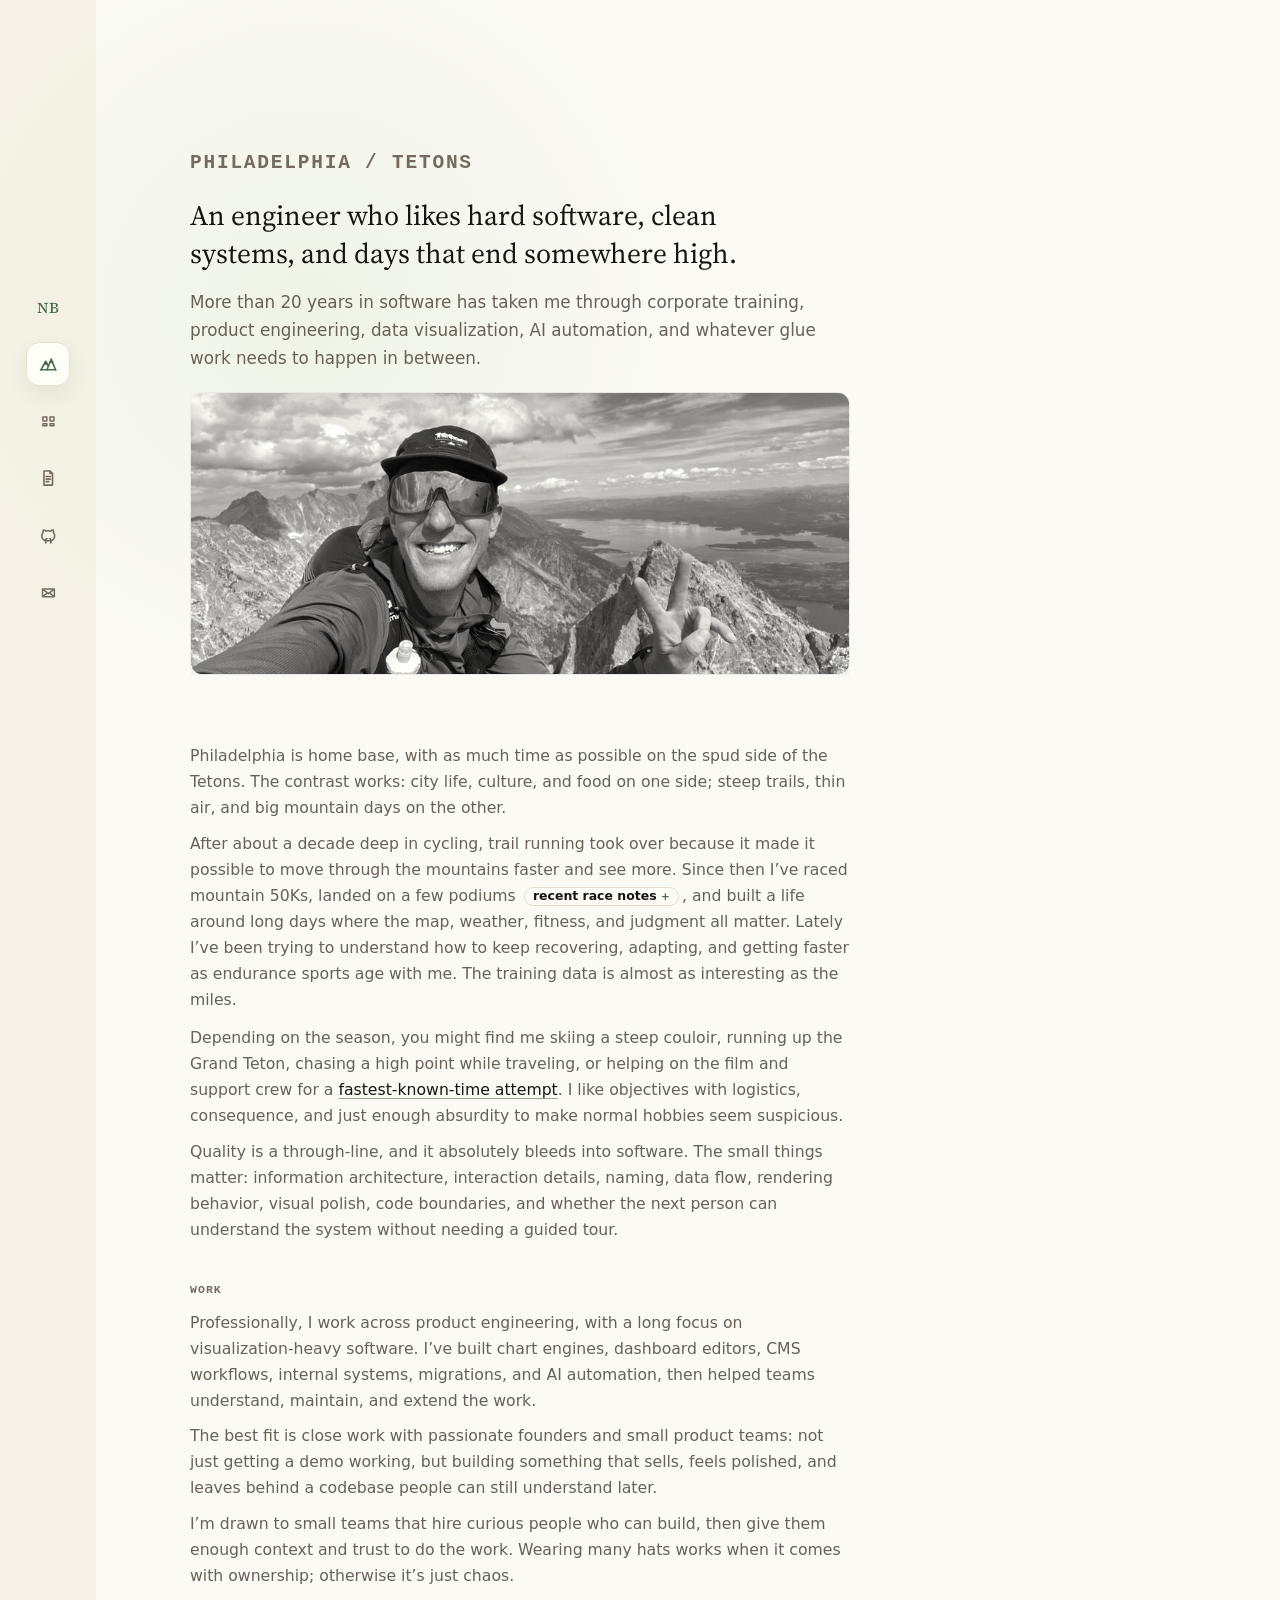
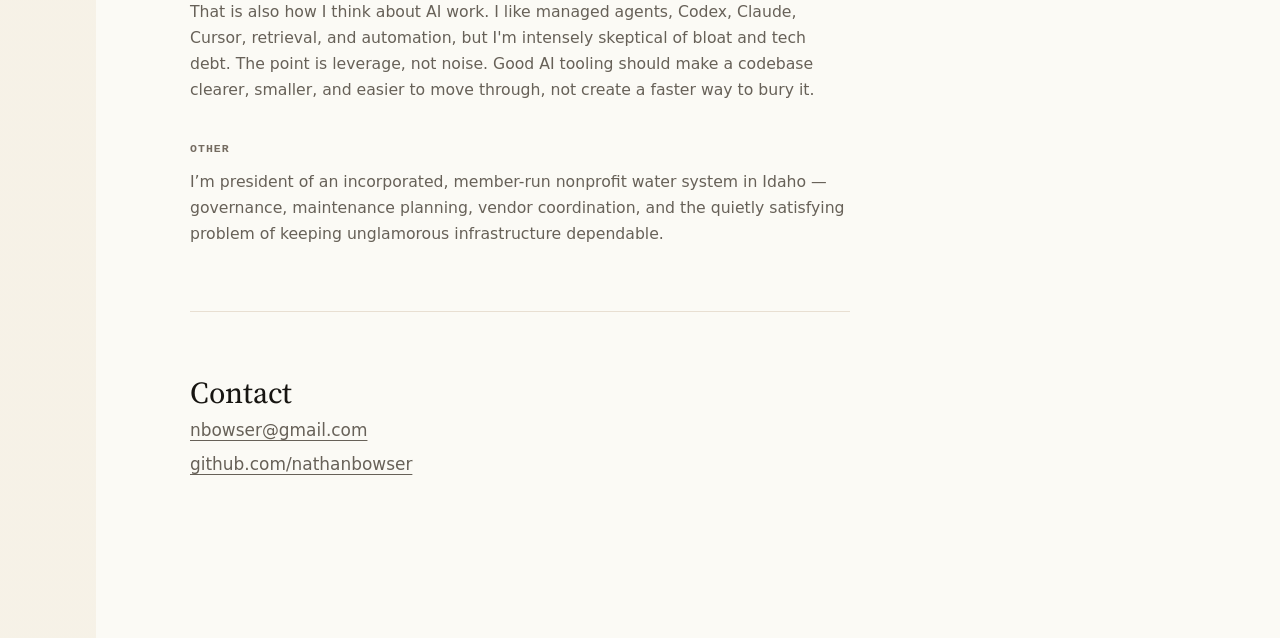
==== commit 16493c53: "Add small-team working style copy" ====
--- a/about/index.html
+++ b/about/index.html
@@ -78,6 +78,7 @@
       <h2>Work</h2>
       <p>Professionally, I work across product engineering, with a long focus on visualization-heavy software. I’ve built chart engines, dashboard editors, CMS workflows, internal systems, migrations, and AI automation, then helped teams understand, maintain, and extend the work.</p>
       <p>The best fit is close work with passionate founders and small product teams: not just getting a demo working, but building something that sells, feels polished, and leaves behind a codebase people can still understand later.</p>
+      <p>I’m drawn to small teams that hire curious people who can build, then give them enough context and trust to do the work. Wearing many hats works when it comes with ownership; otherwise it’s just chaos.</p>
       <p>That is also how I think about AI work. I like managed agents, Codex, Claude, Cursor, retrieval, and automation, but I'm intensely skeptical of bloat and tech debt. The point is leverage, not noise. Good AI tooling should make a codebase clearer, smaller, and easier to move through, not create a faster way to bury it.</p>
       <h2>Other</h2>
       <p>I’m president of an incorporated, member-run nonprofit water system in Idaho — governance, maintenance planning, vendor coordination, and the quietly satisfying problem of keeping unglamorous infrastructure dependable.</p>
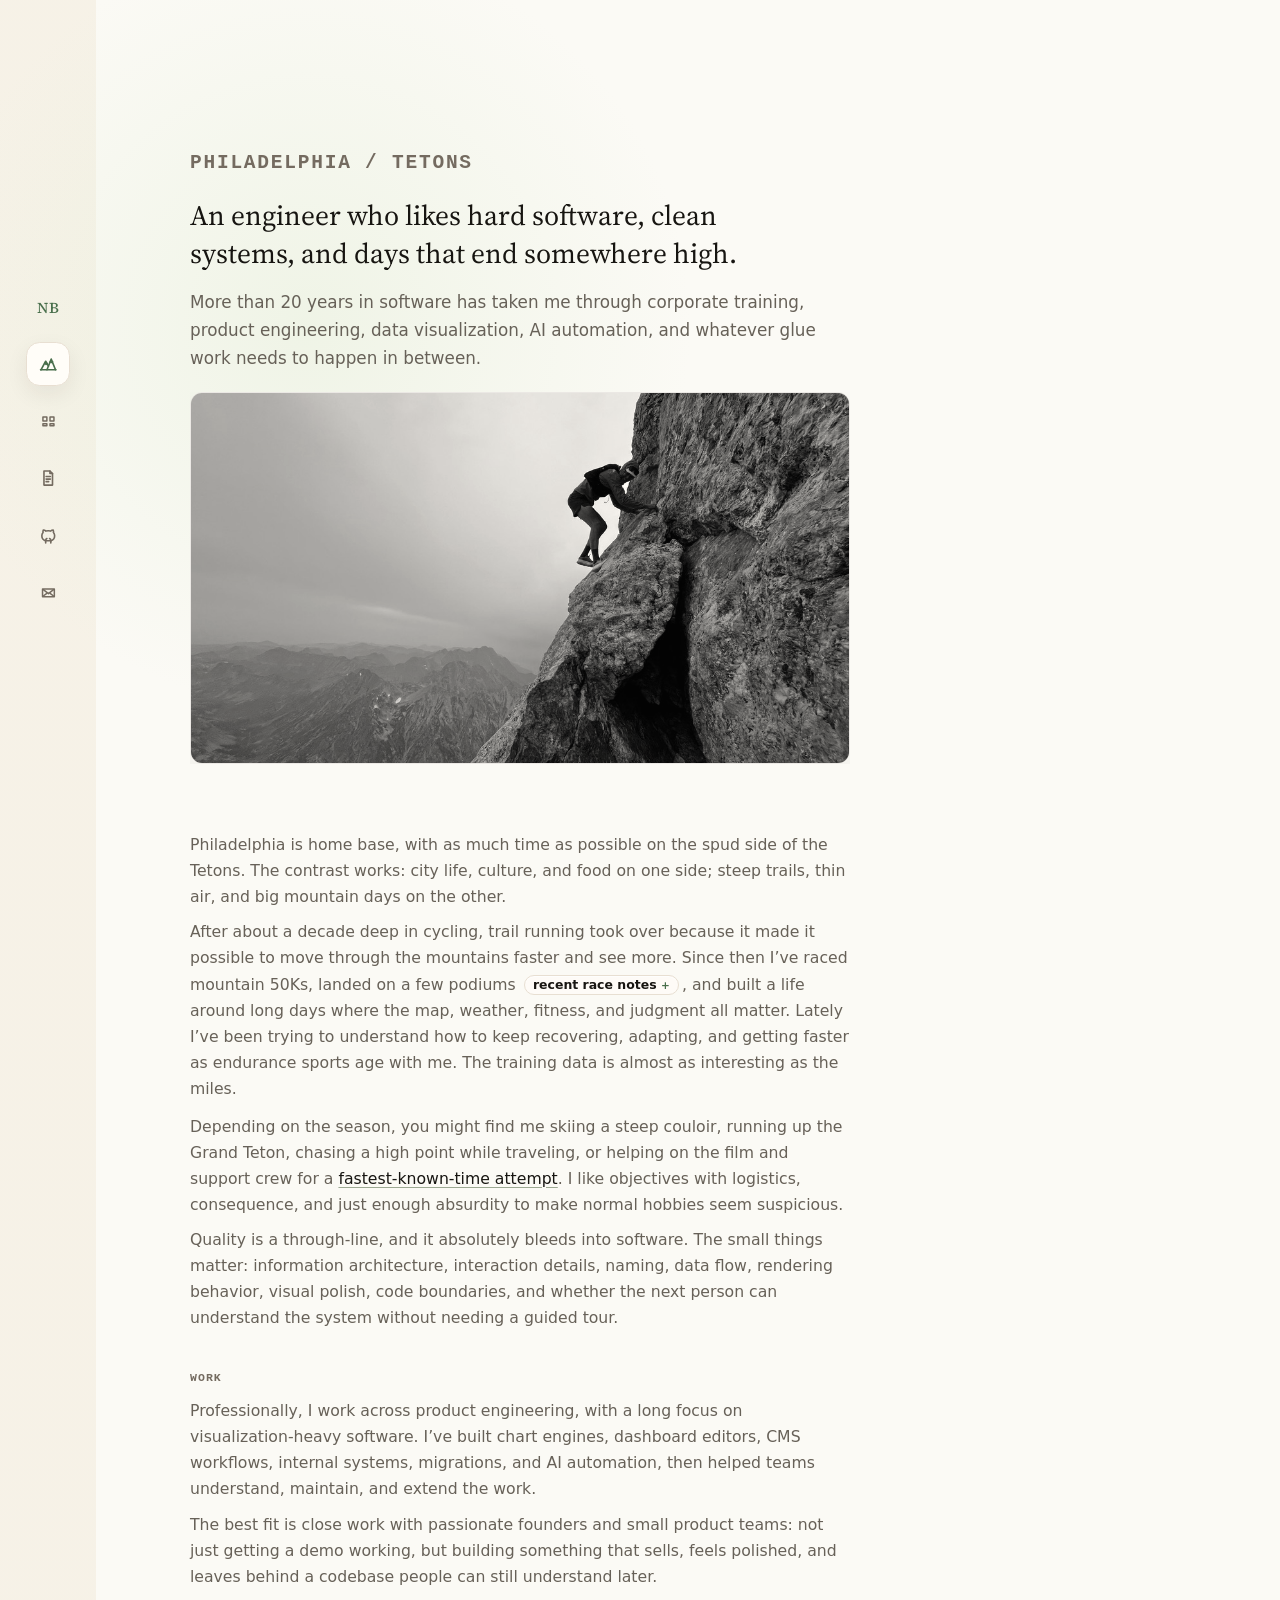
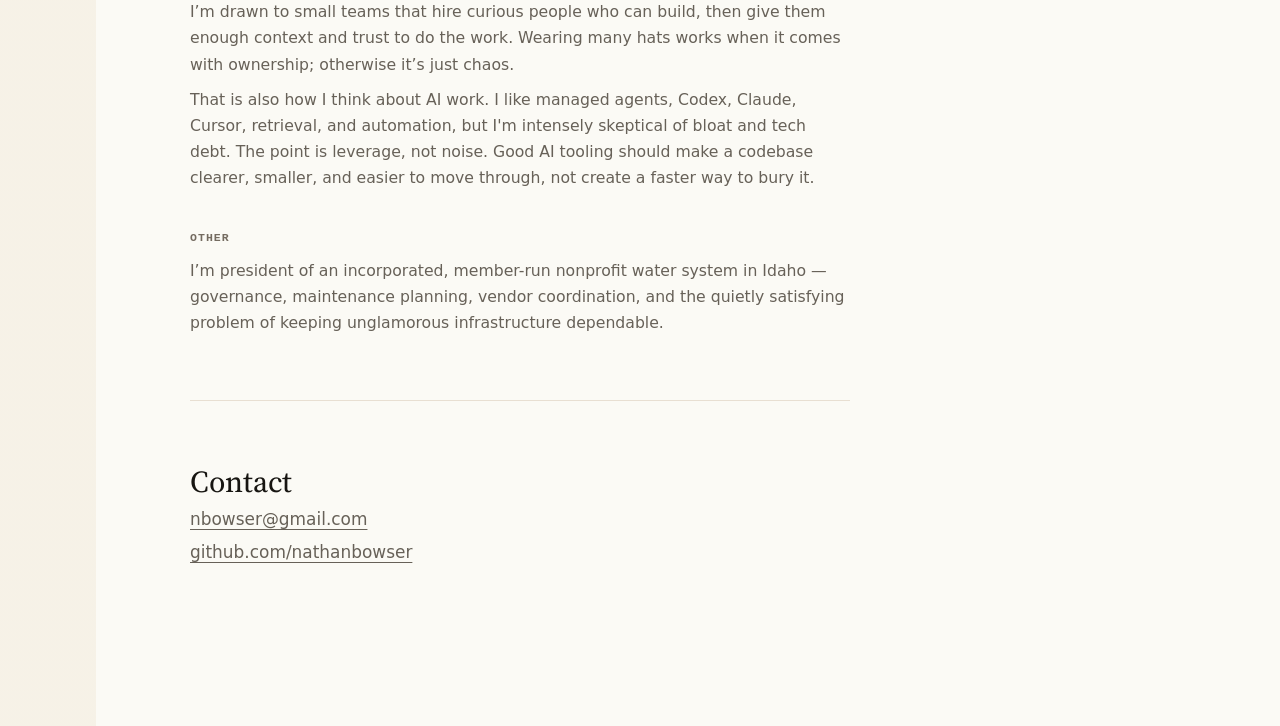
==== commit e7663218: "Update about photo and race notes" ====
--- a/about/index.html
+++ b/about/index.html
@@ -56,7 +56,7 @@
       <h1 class="about-headline">An engineer who likes hard software, clean systems, and days that end somewhere high.</h1>
       <p>More than 20 years in software has taken me through corporate training, product engineering, data visualization, AI automation, and whatever glue work needs to happen in between.</p>
       <figure class="intro-snapshot">
-        <img src="/assets/about-mountain.jpg" width="900" height="675" alt="Nate Bowser on a summit in the Tetons, smiling, with mountains and a lake behind him." loading="eager" decoding="async">
+        <img src="/assets/about-mountain.jpg" width="1024" height="768" alt="Nate Bowser scrambling on steep Teton rock above a broad mountain valley." loading="eager" decoding="async">
       </figure>
     </section>
 
@@ -71,6 +71,8 @@
           <li><span>2025</span><a href="https://runsignup.com/Race/WY/Alta/GrandTargheeWildflowerRun">Wildflower 50K</a><strong>3rd OA</strong></li>
           <li><span>2025</span><a href="https://runtherut.com/">The Rut 50K</a><strong>3rd AG</strong></li>
           <li><span>2026</span><a href="https://rothrock.utmb.world/">Rothrock 50K</a><strong>2nd AG / 17th OA</strong></li>
+          <li><span>2026</span><a href="https://speedgoat.utmb.world/">Speedgoat 50K</a><strong>2nd AG / 34th OA</strong></li>
+          <li><span>2026</span><a href="https://runsignup.com/Race/WY/Alta/GrandTargheeWildflowerRun">Wildflower 28K</a><strong>3rd OA</strong></li>
         </ol>
       </div>
       <p>Depending on the season, you might find me skiing a steep couloir, running up the Grand Teton, chasing a high point while traveling, or helping on the film and support crew for a <a href="https://racinggrandteton.com/">fastest-known-time attempt</a>. I like objectives with logistics, consequence, and just enough absurdity to make normal hobbies seem suspicious.</p>
--- a/styles.css
+++ b/styles.css
@@ -1250,14 +1250,14 @@
   }
 
   .about-intro .intro-snapshot {
-    aspect-ratio: 21 / 9;
+    aspect-ratio: 16 / 9;
     margin: 1.25rem 0 0;
     transform: none;
   }
 
   .about-intro .intro-snapshot img {
     border-radius: .75rem;
-    object-position: center 60%;
+    object-position: center 50%;
   }
 
   .about-intro > p:not(.kicker) {
@@ -1456,11 +1456,11 @@
     }
 
     .about-intro .intro-snapshot {
-      aspect-ratio: 16 / 9;
+      aspect-ratio: 4 / 3;
     }
 
     .about-intro .intro-snapshot img {
-      object-position: center 55%;
+      object-position: center 50%;
     }
 
     .component-reel {
@@ -1517,7 +1517,31 @@
     }
 
     .note-window {
-      inline-size: min(calc(100vw - 1.25rem), 34rem);
+      inset: auto .625rem auto .625rem;
+      inset-block-start: anchor(bottom);
+      inline-size: auto;
+      max-inline-size: none;
+      max-block-size: min(68vh, 28rem);
+      margin: .55rem 0 0;
+      overflow: auto;
+      overscroll-behavior: contain;
+      padding: .85rem;
+    }
+
+    .note-window::backdrop {
+      background: rgb(23 21 17 / 14%);
+    }
+
+    .note-window li {
+      grid-template-columns: 3.05rem minmax(0, 1fr);
+      column-gap: .65rem;
+      row-gap: .06rem;
+      align-items: start;
+    }
+
+    .note-window strong {
+      grid-column: 2;
+      white-space: normal;
     }
   }
 
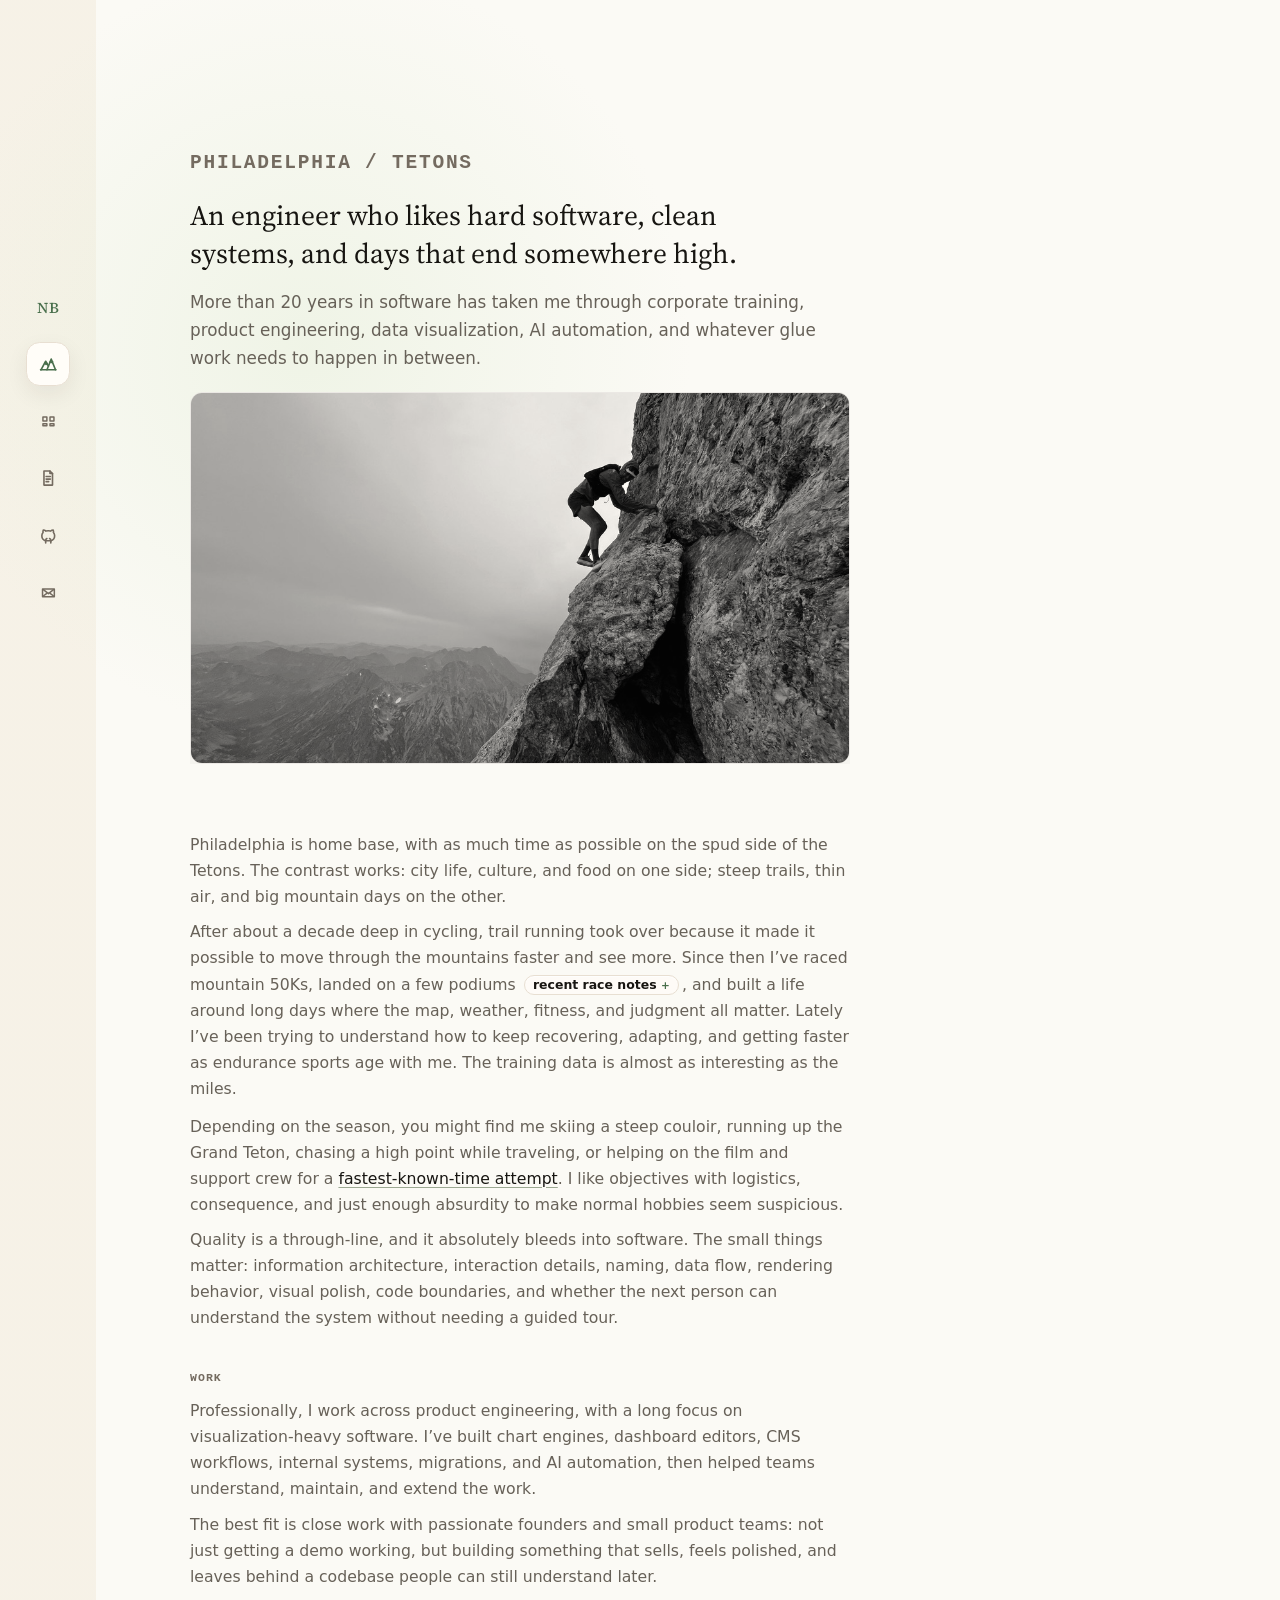
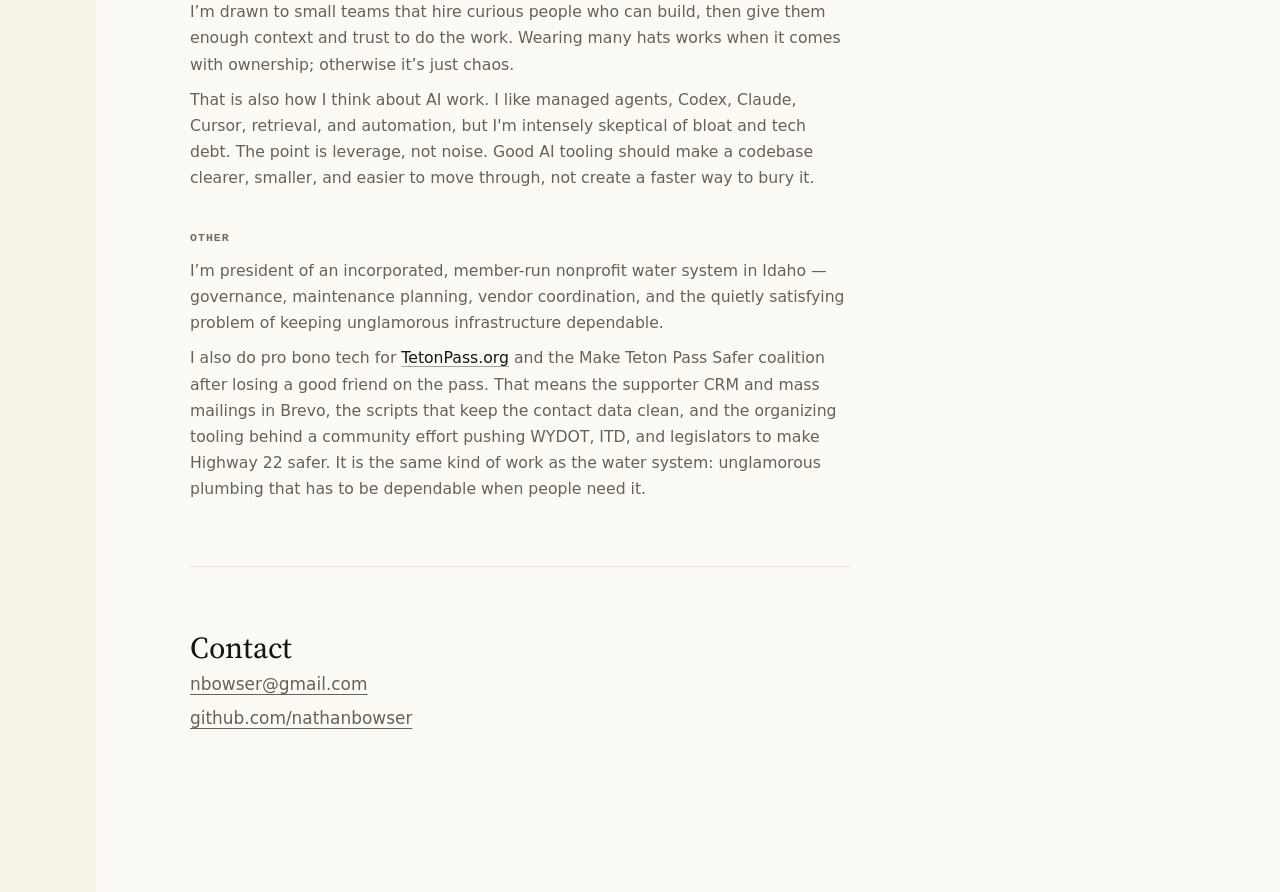
==== commit 19d1734f: "Add Teton Pass volunteer work to resume and about Add a Community block to the resume page, Markdown" ====
--- a/about/index.html
+++ b/about/index.html
@@ -84,6 +84,7 @@
       <p>That is also how I think about AI work. I like managed agents, Codex, Claude, Cursor, retrieval, and automation, but I'm intensely skeptical of bloat and tech debt. The point is leverage, not noise. Good AI tooling should make a codebase clearer, smaller, and easier to move through, not create a faster way to bury it.</p>
       <h2>Other</h2>
       <p>I’m president of an incorporated, member-run nonprofit water system in Idaho — governance, maintenance planning, vendor coordination, and the quietly satisfying problem of keeping unglamorous infrastructure dependable.</p>
+      <p>I also do pro bono tech for <a href="https://tetonpass.org/highway-safety.html">TetonPass.org</a> and the Make Teton Pass Safer coalition after losing a good friend on the pass. That means the supporter CRM and mass mailings in Brevo, the scripts that keep the contact data clean, and the organizing tooling behind a community effort pushing WYDOT, ITD, and legislators to make Highway 22 safer. It is the same kind of work as the water system: unglamorous plumbing that has to be dependable when people need it.</p>
     </section>
 
     <section class="section narrow">
--- a/styles.css
+++ b/styles.css
@@ -1590,7 +1590,7 @@
 
   @media print {
     @page {
-      margin: .55in;
+      margin: .45in;
     }
 
     body {
@@ -1636,9 +1636,9 @@
     }
 
     .resume-block {
-      grid-template-columns: 1.65in 1fr;
-      gap: .32in;
-      padding-block: .18in;
+      grid-template-columns: 1.55in 1fr;
+      gap: .3in;
+      padding-block: .12in;
       break-inside: avoid;
     }
 
@@ -1649,12 +1649,12 @@
     p,
     li,
     .meta {
-      font-size: 9.4pt;
-      line-height: 1.42;
+      font-size: 8.8pt;
+      line-height: 1.34;
     }
 
     .plain-list {
-      gap: .18rem;
+      gap: .14rem;
     }
   }
 }
